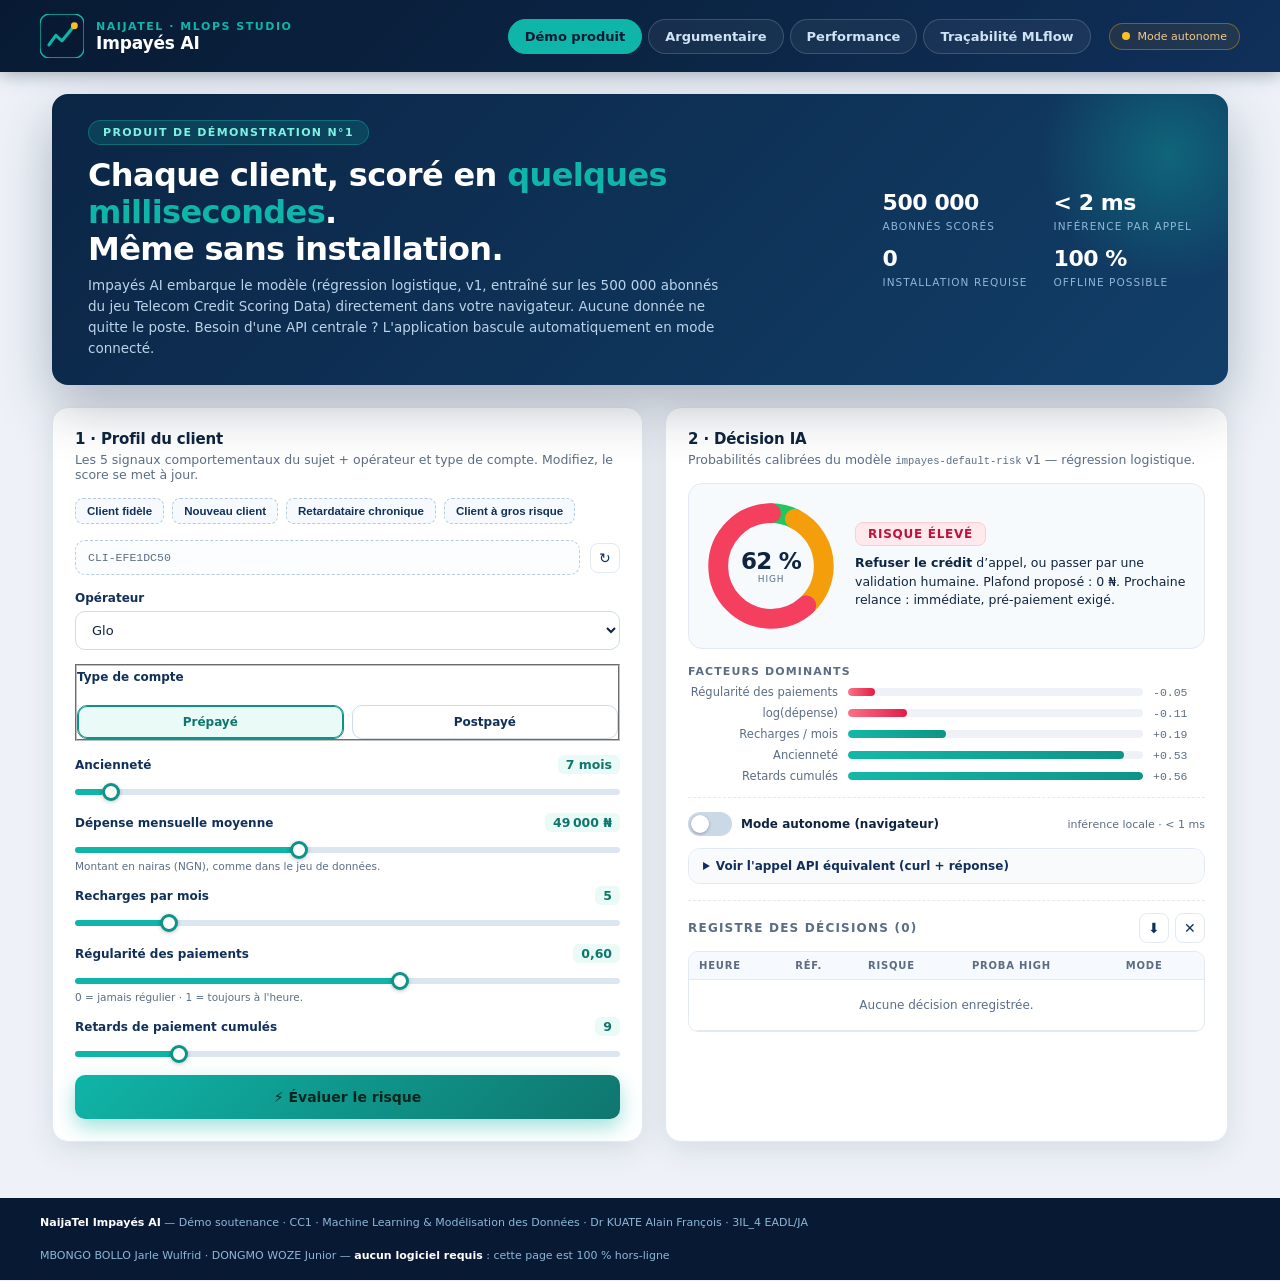
==== demo/index.html @ ba065543 "feat(demo): produit vendable 100% hors-ligne — page web autonome (inférence JS LogReg), argumentaire" ====
<!DOCTYPE html>
<html lang="fr">
<head>
<meta charset="UTF-8">
<meta name="viewport" content="width=device-width, initial-scale=1.0">
<meta name="description" content="NaijaTel Impayés AI — le scoring prédictif des impayés, vendable partout, même sans installation. Démo autonome, argumentaire commercial, performance du modèle et traçabilité MLflow.">
<title>NaijaTel Impayés AI — Vendez l'IA de crédit, partout, sans installation</title>
<link rel="icon" href="data:image/svg+xml,%3Csvg xmlns='http://www.w3.org/2000/svg' viewBox='0 0 64 64'%3E%3Crect width='64' height='64' rx='14' fill='%230b2545'/%3E%3Cpath d='M14 44 L24 32 L32 39 L48 18' stroke='%230fb5a8' stroke-width='5' fill='none' stroke-linecap='round' stroke-linejoin='round'/%3E%3Ccircle cx='48' cy='18' r='4.5' fill='%23fbbf24'/%3E%3C/svg%3E">
<link rel="stylesheet" href="assets/app.css">
</head>
<body>

<header class="topbar">
  <a class="logo" href="#" aria-label="NaijaTel Impayés AI">
    <svg class="logo-mark" viewBox="0 0 64 64" role="img" aria-label="NaijaTel">
      <rect width="64" height="64" rx="14" fill="#081a33" stroke="#0fb5a8" stroke-width="2"/>
      <path d="M13 45 L23 31 L32 39 L50 17" stroke="#0fb5a8" stroke-width="4.5" fill="none" stroke-linecap="round" stroke-linejoin="round"/>
      <circle cx="50" cy="17" r="5" fill="#fbbf24"/>
    </svg>
    <span><small>NaijaTel · MLOps Studio</small><strong>Impayés AI</strong></span>
  </a>
  <nav class="top-nav" role="tablist" aria-label="Sections produit">
    <button class="tab-btn" role="tab" aria-selected="true" aria-controls="panel-demo" id="tab-demo">Démo produit</button>
    <button class="tab-btn" role="tab" aria-selected="false" aria-controls="panel-pitch" id="tab-pitch">Argumentaire</button>
    <button class="tab-btn" role="tab" aria-selected="false" aria-controls="panel-perf" id="tab-perf">Performance</button>
    <button class="tab-btn" role="tab" aria-selected="false" aria-controls="panel-trace" id="tab-trace">Traçabilité MLflow</button>
  </nav>
  <span class="conn" id="connBadge" title="État du moteur d'inférence"><span class="dot"></span>Mode autonome</span>
</header>

<main>

<!-- ════════════════ ONGLET 1 · DÉMO ════════════════ -->
<section class="tab-panel active" id="panel-demo" role="tabpanel" aria-labelledby="tab-demo">

  <div class="hero">
    <div class="hero-copy">
      <span class="hero-badge">Produit de démonstration n°1</span>
      <h1>Chaque client, scoré en <em>quelques millisecondes</em>.<br>Même sans installation.</h1>
      <p>Impayés AI embarque le modèle (régression logistique, v1, entraîné sur les 500 000 abonnés du jeu Telecom Credit Scoring Data) directement dans votre navigateur. Aucune donnée ne quitte le poste. Besoin d'une API centrale ? L'application bascule automatiquement en mode connecté.</p>
    </div>
    <div class="hero-kpis" aria-hidden="true">
      <div class="hero-kpi"><b>500 000</b><span>abonnés scorés</span></div>
      <div class="hero-kpi"><b>&lt; 2 ms</b><span>inférence par appel</span></div>
      <div class="hero-kpi"><b>0</b><span>installation requise</span></div>
      <div class="hero-kpi"><b>100 %</b><span>offline possible</span></div>
    </div>
  </div>

  <div class="demo-grid">
    <!-- ─── Formulaire ─── -->
    <form class="card" id="scoreForm" novalidate>
      <h2>1 · Profil du client</h2>
      <p class="sub">Les 5 signaux comportementaux du sujet + opérateur et type de compte. Modifiez, le score se met à jour.</p>

      <div class="presets" aria-label="Profils types">
        <button type="button" class="preset" data-preset="loyal">Client fidèle</button>
        <button type="button" class="preset" data-preset="new">Nouveau client</button>
        <button type="button" class="preset" data-preset="late">Retardataire chronique</button>
        <button type="button" class="preset" data-preset="risk">Client à gros risque</button>
      </div>

      <div class="ref-row">
        <input type="text" id="customer_ref" readonly aria-label="Référence client opaque">
        <button type="button" class="icon-btn" id="regenRef" title="Générer une référence" aria-label="Générer une référence">↻</button>
      </div>

      <div class="field">
        <div class="field-head"><label for="operator">Opérateur</label></div>
        <select id="operator" required>
          <option value="MTN">MTN</option><option value="Airtel">Airtel</option>
          <option value="Glo" selected>Glo</option><option value="9mobile">9mobile</option>
        </select>
      </div>

      <fieldset class="field">
        <div class="field-head"><legend class="field" style="border:none;padding:0"><label>Type de compte</label></legend></div>
        <div class="segmented" role="radiogroup">
          <input type="radio" name="account_type" id="acct_prepaid" value="prepaid" checked>
          <label for="acct_prepaid">Prépayé</label>
          <input type="radio" name="account_type" id="acct_postpaid" value="postpaid">
          <label for="acct_postpaid">Postpayé</label>
        </div>
      </fieldset>

      <div class="field">
        <div class="field-head"><label for="tenure">Ancienneté</label><output class="num" id="out_tenure">7 mois</output></div>
        <input type="range" id="tenure" min="1" max="120" step="1" value="7" data-out="out_tenure" data-unit=" mois">
      </div>

      <div class="field">
        <div class="field-head"><label for="spend">Dépense mensuelle moyenne</label><output class="num" id="out_spend">48 856 ₦</output></div>
        <input type="range" id="spend" min="0" max="120000" step="500" value="48856" data-out="out_spend" data-unit="" data-format="ngn">
        <div class="field-hint">Montant en nairas (NGN), comme dans le jeu de données.</div>
      </div>

      <div class="field">
        <div class="field-head"><label for="recharge">Recharges par mois</label><output class="num" id="out_recharge">5</output></div>
        <input type="range" id="recharge" min="0" max="31" step="1" value="5" data-out="out_recharge" data-unit="">
      </div>

      <div class="field">
        <div class="field-head"><label for="consistency">Régularité des paiements</label><output class="num" id="out_consistency">0,60</output></div>
        <input type="range" id="consistency" min="0" max="1" step="0.01" value="0.60" data-out="out_consistency" data-unit="" data-format="dec2">
        <div class="field-hint">0 = jamais régulier · 1 = toujours à l'heure.</div>
      </div>

      <div class="field">
        <div class="field-head"><label for="late">Retards de paiement cumulés</label><output class="num" id="out_late">9</output></div>
        <input type="range" id="late" min="0" max="50" step="1" value="9" data-out="out_late" data-unit="">
      </div>

      <button type="submit" class="btn btn-primary btn-block" id="predictBtn">⚡ Évaluer le risque</button>
    </form>

    <!-- ─── Résultat ─── -->
    <div class="card" aria-live="polite">
      <h2>2 · Décision IA</h2>
      <p class="sub">Probabilités calibrées du modèle <code class="mono">impayes-default-risk</code> v1 — régression logistique.</p>

      <div class="verdict">
        <div class="donut-wrap">
          <svg id="donut" viewBox="0 0 120 120" width="132" height="132" role="img" aria-label="Probabilités par classe">
            <circle cx="60" cy="60" r="48" fill="none" stroke="#eef2f7" stroke-width="18"/>
            <circle class="arc arc-low"    cx="60" cy="60" r="48" fill="none" stroke="#22c55e" stroke-width="18" stroke-linecap="round" transform="rotate(-90 60 60)" stroke-dasharray="301.6" stroke-dashoffset="301.6"/>
            <circle class="arc arc-medium" cx="60" cy="60" r="48" fill="none" stroke="#f59e0b" stroke-width="18" stroke-linecap="round" transform="rotate(-90 60 60)" stroke-dasharray="301.6" stroke-dashoffset="301.6"/>
            <circle class="arc arc-high"   cx="60" cy="60" r="48" fill="none" stroke="#f43f5e" stroke-width="18" stroke-linecap="round" transform="rotate(-90 60 60)" stroke-dasharray="301.6" stroke-dashoffset="301.6"/>
          </svg>
          <div class="donut-center"><b class="num" id="donutPct">—</b><span id="donutClass">en attente</span></div>
        </div>
        <div class="verdict-copy">
          <span class="risk-chip risk-high" id="riskChip">Élevé</span>
          <p class="reco" id="recoText">Remplissez le profil et lancez l'évaluation.</p>
        </div>
      </div>

      <h3 style="font-size:11px;text-transform:uppercase;letter-spacing:.1em;color:var(--muted);margin-bottom:6px">Facteurs dominants</h3>
      <div id="factors"><p class="empty">Aucune analyse pour l'instant.</p></div>

      <div class="mode-row">
        <label class="switch" title="Basculer entre inférence locale (JS) et API FastAPI de l'organisation">
          <input type="checkbox" id="modeToggle">
          <span class="pill" aria-hidden="true"></span>
          <span id="modeLabel">Mode autonome (navigateur)</span>
        </label>
        <span class="latency num" id="latencyOut">latence : —</span>
      </div>

      <details class="api-box">
        <summary>Voir l'appel API équivalent (curl + réponse)</summary>
        <pre id="curlBox">POST /predict</pre>
      </details>

      <div class="registry">
        <div class="registry-head">
          <h3>Registre des décisions <span class="num" id="registryCount">(0)</span></h3>
          <div class="registry-actions">
            <button type="button" class="icon-btn" id="exportCsv" title="Exporter en CSV">⬇</button>
            <button type="button" class="icon-btn" id="clearRegistry" title="Effacer le registre">✕</button>
          </div>
        </div>
        <div class="registry-scroll">
          <table aria-label="Historique des décisions">
            <thead><tr><th>Heure</th><th>Réf.</th><th>Risque</th><th>Proba high</th><th>Mode</th></tr></thead>
            <tbody id="registryBody"><tr><td colspan="5" class="empty">Aucune décision enregistrée.</td></tr></tbody>
          </table>
        </div>
      </div>
    </div>
  </div>
</section>

<!-- ════════════════ ONGLET 2 · ARGUMENTAIRE ════════════════ -->
<section class="tab-panel" id="panel-pitch" role="tabpanel" aria-labelledby="tab-pitch">

  <div class="pitch-hero">
    <div>
      <h2>Transformez vos données d'appel en <em>créances mieux gérées</em>.</h2>
      <p>NaijaTel Impayés AI est la première solution de scoring prédictif des impayés nigériane embarquable sur n'importe quel poste — du conseil d'administration au point de vente recharge — sans serveur, sans installation, sans fuite de données.</p>
      <ul class="check-list">
        <li><span class="check">✓</span><span><strong>Déployée en 10 minutes</strong> : un fichier à ouvrir, l'inférence tourne dans le navigateur. Zéro matériel, zéro licence.</span></li>
        <li><span class="check">✓</span><span><strong>Honnête par construction</strong> : quality gate à chaque version, dérive surveillée (PSI/KS), rollback automatique, traçabilité MLflow complète.</span></li>
        <li><span class="check">✓</span><span><strong>Conforme</strong> : aucune donnée personnelle en entrée, référence opaque, audit NDPR/RGPD natif.</span></li>
        <li><span class="check">✓</span><span><strong>Équipe &amp; gouvernance</strong> : modèle validé par un comité, promotion en production uniquement après approbation humaine.</span></li>
      </ul>
    </div>
    <div class="roi-box" aria-label="Calculateur de retour sur investissement">
      <h3>Calculateur ROI — auto-évalué en direct</h3>
      <div class="roi-field">
        <label for="roi_clients">Clients postpayés / mois <output class="num" id="roi_clients_out">5 000</output></label>
        <input type="range" id="roi_clients" min="100" max="100000" step="100" value="5000">
      </div>
      <div class="roi-field">
        <label for="roi_spend">Dépense moyenne / client / mois <output class="num" id="roi_spend_out">25 000 ₦</output></label>
        <input type="range" id="roi_spend" min="1000" max="100000" step="1000" value="25000">
      </div>
      <div class="roi-field">
        <label for="roi_rate">Taux d'impayés actuel <output class="num" id="roi_rate_out">8 %</output></label>
        <input type="range" id="roi_rate" min="1" max="30" step="0.5" value="8">
      </div>
      <div class="roi-field">
        <label for="roi_reduction">Réduction attendue <output class="num" id="roi_reduction_out">40 %</output></label>
        <input type="range" id="roi_reduction" min="5" max="80" step="5" value="40">
      </div>
      <div class="roi-result">
        <span>Pertes évitables / an</span>
        <b class="num" id="roiResult">0 ₦</b>
        <small id="roiDetail">—</small>
      </div>
    </div>
  </div>

  <div class="pricing" aria-label="Offres commerciales">
    <div class="price-card">
      <h3>Starter</h3>
      <div class="price">0 ₦ <small>/ mois</small></div>
      <ul><li>Scoring autonome illimité (poste)</li><li>1 opérateur, export CSV</li><li>Tableau de bord hors ligne</li><li>Support communautaire</li></ul>
      <button class="btn btn-ghost" data-offer="Starter">Choisir Starter</button>
    </div>
    <div class="price-card featured">
      <span class="price-tag">Le plus vendu</span>
      <h3>Pro · Agence</h3>
      <div class="price">2,5 M ₦ <small>/ an</small></div>
      <ul><li>Tout Starter + API centrale (FastAPI)</li><li>Monitoring dérive PSI/KS + alertes</li><li>Quality gate &amp; canary automatisés (CI/CD/CT)</li><li>SLA 99,5 %, onboarding 2 semaines</li><li>Traçabilité MLflow &amp; audit NDPR/RGPD</li></ul>
      <button class="btn btn-primary" data-offer="Pro · Agence">Demander un devis</button>
    </div>
    <div class="price-card">
      <h3>Entreprise</h3>
      <div class="price">Sur devis</div>
      <ul><li>Tout Pro + on-premise Kubernetes</li><li>Réentraînement continu (CT) avec revue humaine</li><li>Comité de validation du modèle</li><li>Audit &amp; formation des équipes risque</li><li>Intégration CRM / système d'octroi de crédit</li></ul>
      <button class="btn btn-ghost" data-offer="Entreprise">Parler à un ingénieur</button>
    </div>
  </div>

  <div class="faq">
    <details open><summary>Ça marche vraiment sans internet ?</summary><p>Oui. La page et le modèle sont embarqués : l'inférence s'exécute en JavaScript sur le poste. Idéal pour les régions à faible connectivité — et pour les démonstrations terrain.</p></details>
    <details><summary>Nos données partent-elles quelque part ?</summary><p>Non. Le mode autonome n'émet aucun appel réseau. En mode connecté, les requêtes partent uniquement vers l'API de votre organisation, avec traçabilité complète (request_id → modèle → commit → données).</p></details>
    <details><summary>Peut-on ré-entraîner sur nos données ?</summary><p>Oui. Tout le pipeline DVC/MLflow est inclus : téléchargement, contrat de données, 3 algorithmes comparés, quality gate, promotion humaine. Votre modèle reste votre actif.</p></details>
    <details><summary>Et si le modèle se dégrade ?</summary><p>La surveillance (PSI/KS quotidienne, F1 sur impayés constatés) déclenche une alerte, puis un réentraînement contrôlé — jamais un remplacement aveugle. Rollback immédiat vers la version précédente.</p></details>
  </div>
</section>

<!-- ════════════════ ONGLET 3 · PERFORMANCE ════════════════ -->
<section class="tab-panel" id="panel-perf" role="tabpanel" aria-labelledby="tab-perf">
  <h2 style="font-size:17px;margin-bottom:2px">Le modèle, en chiffres — vrai jeu Telecom Credit Scoring Data (Nigeria)</h2>
  <p class="sub" style="margin-bottom:16px">Jeu de test : 100 000 abonnés (split stratifié 70/10/20, seed 42). Résultats régénérés par <code class="mono">dvc repro</code> le 18/11/2026 sur les 500 000 lignes Hugging Face.</p>

  <div class="kpis">
    <div class="kpi good"><span>F1-macro (test)</span><b class="num">0,469</b><small>quality gate ≥ 0,45 ✓</small></div>
    <div class="kpi good"><span>Rappel « high »</span><b class="num">0,674</b><small>gate ≥ 0,60 ✓</small></div>
    <div class="kpi"><span>Précision « high »</span><b class="num">0,478</b><small>47,8 % de vrais impayés parmi les refusés</small></div>
    <div class="kpi"><span>AUC one-vs-rest</span><b class="num">0,650</b><small>pouvoir de classement</small></div>
    <div class="kpi"><span>Accuracy</span><b class="num">0,582</b><small>vs 0,546 majorité (low)</small></div>
    <div class="kpi good"><span>Latence p95</span><b class="num">1,54 ms</b><small>par prédiction isolée</small></div>
  </div>

  <div class="perf-grid">
    <div class="card">
      <h2>Comparaison des candidats (F1-macro, validation)</h2>
      <p class="sub">Pondération <code class="mono">class_weight=balanced</code> — les trois algorithmes franchissent la porte de qualité ; la régression logistique est retenue pour sa rapidité et son explicabilité.</p>
      <div class="bars" id="candidateBars"></div>

      <h2 style="margin-top:22px">Matrice de confusion (test, classes low / medium / high)</h2>
      <p class="sub">La classe « medium » est la plus difficile — l'intermédiaire, par nature.</p>
      <table class="cm-table" aria-label="Matrice de confusion">
        <thead><tr><th>Réel ↓ · Prédit →</th><th>low</th><th>medium</th><th>high</th></tr></thead>
        <tbody id="cmBody"></tbody>
      </table>
    </div>

    <div class="card">
      <h2>Quality gate — toutes les conditions sont remplies</h2>
      <p class="sub">Appliquée automatiquement à chaque entraînement (CI et CT). Un modèle qui échoue ne part jamais en production.</p>
      <ul class="gate-list" id="gateList"></ul>

      <h2 style="margin-top:22px">Ce que la machine a appris</h2>
      <p class="sub">Importance par permutation (test) :</p>
      <div class="bars" id="importanceBars"></div>

      <div class="honest"><strong>Honnêteté méthodologique.</strong> Le sujet évoque un F1 de 0,88 sur un modèle en poste — le vrai jeu nigérian est beaucoup plus dur : les classes « medium » (rappel 0,087) concentrent la confusion. La réplique synthétique utilisée pour développer la chaîne donnait 0,649. Les chiffres réels sont ceux ci-dessus ; toute amélioration (calibration, features métier, coût asymétrique) est un prolongement identifié, pas un masquage.</div>
    </div>
  </div>
</section>

<!-- ════════════════ ONGLET 4 · TRAÇABILITÉ ════════════════ -->
<section class="tab-panel" id="panel-trace" role="tabpanel" aria-labelledby="tab-trace">
  <div class="mlflow-cta">
    <svg width="54" height="54" viewBox="0 0 64 64" aria-hidden="true"><rect width="64" height="64" rx="12" fill="#fbbf24"/><text x="32" y="42" text-anchor="middle" font-size="30" font-weight="800" fill="#081a33" font-family="Arial Black">ML</text></svg>
    <div>
      <strong style="font-size:14px">MLflow est livré avec le projet.</strong>
      <p>Dernière brique : <code class="mono">mlflow ui --backend-store-uri sqlite:///mlflow.db --port 5000</code> puis <a href="http://localhost:5000" target="_blank" rel="noopener" style="color:#ffd97a">http://localhost:5000</a>. Sans serveur, tout ce qui suit est l'export exact de <code class="mono">mlflow.db</code> + du registre.</p>
    </div>
  </div>

  <div class="pipe" aria-label="Chaîne MLOps">
    <div class="pipe-step"><span class="n">1</span><b>Ingestion</b><span>HF · DVC</span></div>
    <div class="pipe-step"><span class="n">2</span><b>Contrat</b><span>validate.py</span></div>
    <div class="pipe-step"><span class="n">3</span><b>Features</b><span>4 dérivées</span></div>
    <div class="pipe-step"><span class="n">4</span><b>Train ×3</b><span>MLflow</span></div>
    <div class="pipe-step"><span class="n">5</span><b>Quality gate</b><span>staging</span></div>
    <div class="pipe-step"><span class="n">6</span><b>Serving</b><span>FastAPI·Docker</span></div>
    <div class="pipe-step"><span class="n">7</span><b>Monitoring</b><span>PSI · F1 réel</span></div>
  </div>

  <div class="trace-grid">
    <div class="card">
      <h2>Runs MLflow — expérience <code class="mono">impayes-default-risk</code></h2>
      <p class="sub">Chaque ligne est un run traçé : paramètres, métriques, tags d'intégrité (<code class="mono">git_commit</code>, <code class="mono">data_version</code> DVC). La run retenue porte le tag <code class="mono">selected=true</code>.</p>
      <div class="trace-table-wrap">
        <table aria-label="Runs MLflow">
          <thead><tr><th>Run</th><th>Modèle</th><th>Val F1</th><th>Val AUC</th><th>Test F1</th><th>Intégrité</th></tr></thead>
          <tbody id="runsBody"></tbody>
        </table>
      </div>
      <p class="sub" style="margin-top:10px">Registry : <strong>impayes-default-risk</strong> — v1 : candidate → staging → <strong>production</strong> (quality gate OK).</p>
    </div>

    <div class="card">
      <h2>Journal d'audit du registre</h2>
      <p class="sub">Qui a promu quoi, quand, pourquoi — exigence de gouvernance du modèle de crédit.</p>
      <div class="trace-table-wrap">
        <table aria-label="Audit registre">
          <thead><tr><th>Quand</th><th>Action</th><th>Détail</th><th>Approuvé par</th></tr></thead>
          <tbody id="auditBody"></tbody>
        </table>
      </div>

      <h2 style="margin-top:20px">Chaîne de traçabilité par prédiction</h2>
      <p class="sub">request_id → réponse API → version modèle (v1) → run MLflow (2805ad80) → commit Git → empreinte DVC des données.</p>
      <div style="display:grid;gap:8px;font-size:12px">
        <div><span class="tag">git_commit</span> commit local du pipeline</div>
        <div><span class="tag">data_version</span> <span class="mono">517425048d17a19e74ea7d8eb3492de7</span> (MD5 DVC du parquet)</div>
        <div><span class="tag">run_id</span> <span class="mono">2805ad8037a34f63a0248c7b6dcd0d7a</span></div>
        <div><span class="tag">registry</span> impayes-default-risk · v1 · alias production</div>
        <div><span class="tag">pipeline</span> dvc.lock committé — rejouable bit à bit</div>
      </div>
    </div>
  </div>
</section>

</main>

<footer>
  <div><b>NaijaTel Impayés AI</b> — Démo soutenance · CC1 · Machine Learning &amp; Modélisation des Données · Dr KUATE Alain François · 3IL_4 EADL/JA</div>
  <div>MBONGO BOLLO Jarle Wulfrid · DONGMO WOZE Junior — <b>aucun logiciel requis</b> : cette page est 100 % hors-ligne</div>
</footer>

<script src="assets/model.js"></script>
<script src="assets/metrics.js"></script>
<script src="assets/trace.js"></script>
<script src="assets/app.js"></script>
</body>
</html>
---- demo/assets/app.css ----
:root{
  --navy-900:#081a33; --navy-800:#0b2545; --navy-700:#10305a; --navy-600:#164e7e;
  --teal-500:#0fb5a8; --teal-600:#0d9488; --teal-700:#0f766e;
  --amber-400:#fbbf24; --amber-500:#f59e0b; --amber-600:#d97706;
  --rose-500:#f43f5e; --rose-600:#e11d48;
  --green-500:#22c55e; --green-600:#16a34a;
  --orange-500:#f97316;
  --ink:#0f2440; --muted:#5b6d85; --line:#e3e9f2; --bg:#eef2f8; --card:#ffffff;
  --shadow:0 8px 30px rgba(8,26,51,.10);
  --shadow-lg:0 22px 55px rgba(8,26,51,.28);
  --radius:16px;
}
*{box-sizing:border-box;margin:0;padding:0}
html{scroll-behavior:smooth}
body{
  font-family:"Avenir Next","Segoe UI",Inter,system-ui,-apple-system,Roboto,Arial,sans-serif;
  background:var(--bg);color:var(--ink);min-height:100vh;display:flex;flex-direction:column;
  -webkit-font-smoothing:antialiased;
}
.num{font-variant-numeric:tabular-nums}
:focus-visible{outline:3px solid var(--teal-500);outline-offset:2px;border-radius:6px}

/* ===== Barre supérieure ===== */
.topbar{
  display:flex;align-items:center;gap:18px;padding:14px clamp(16px,4vw,40px);
  background:linear-gradient(135deg,var(--navy-900) 0%,var(--navy-800) 55%,var(--navy-700) 100%);
  color:#fff;position:sticky;top:0;z-index:50;box-shadow:0 2px 18px rgba(8,26,51,.35);
}
.logo{display:flex;align-items:center;gap:12px;text-decoration:none;color:#fff}
.logo-mark{width:44px;height:44px;flex:0 0 auto}
.logo small{display:block;font-weight:600;font-size:11px;letter-spacing:.14em;text-transform:uppercase;color:var(--teal-500)}
.logo strong{font-size:17px;letter-spacing:-.01em}
.top-nav{display:flex;gap:6px;margin-left:auto;flex-wrap:wrap}
.tab-btn{
  border:1px solid rgba(255,255,255,.16);background:rgba(255,255,255,.05);color:#cfe3f5;
  padding:9px 16px;border-radius:999px;cursor:pointer;font-size:13px;font-weight:600;
  transition:all .18s ease;font-family:inherit;
}
.tab-btn:hover{background:rgba(255,255,255,.12);color:#fff;transform:translateY(-1px)}
.tab-btn[aria-selected="true"]{background:var(--teal-500);border-color:var(--teal-500);color:var(--navy-900)}
.conn{display:flex;align-items:center;gap:8px;font-size:11px;color:#9fd8cf;background:rgba(15,181,168,.10);
  border:1px solid rgba(15,181,168,.35);padding:6px 12px;border-radius:999px;white-space:nowrap}
.conn .dot{width:8px;height:8px;border-radius:50%;background:var(--teal-500);animation:pulse 1.6s infinite}
.conn.offline{color:#f5c98a;border-color:rgba(245,158,11,.4);background:rgba(245,158,11,.08)}
.conn.offline .dot{background:var(--amber-400);animation:none}
@keyframes pulse{0%,100%{opacity:1;box-shadow:0 0 0 0 rgba(15,181,168,.5)}50%{opacity:.6;box-shadow:0 0 0 5px rgba(15,181,168,0)}}

main{flex:1;width:min(1240px,100%);margin:0 auto;padding:22px clamp(14px,3vw,32px) 56px}
.tab-panel{display:none;animation:fadeUp .35s ease}
.tab-panel.active{display:block}
@keyframes fadeUp{from{opacity:0;transform:translateY(10px)}to{opacity:1;transform:none}}

/* ===== Onglet Démo ===== */
.hero{
  background:linear-gradient(135deg,var(--navy-800),var(--navy-600) 160%);
  border-radius:var(--radius);padding:26px clamp(18px,3.5vw,36px);color:#fff;
  display:flex;align-items:center;gap:28px;margin-bottom:22px;box-shadow:var(--shadow-lg);
  position:relative;overflow:hidden;
}
.hero::after{content:"";position:absolute;right:-70px;top:-70px;width:260px;height:260px;border-radius:50%;
  background:radial-gradient(circle,rgba(15,181,168,.35),transparent 70%)}
.hero-copy{position:relative;z-index:1;max-width:640px}
.hero-badge{display:inline-flex;align-items:center;gap:8px;background:rgba(15,181,168,.18);color:#7ff0e2;
  border:1px solid rgba(15,181,168,.4);border-radius:999px;padding:5px 14px;font-size:11px;
  font-weight:700;letter-spacing:.12em;text-transform:uppercase;margin-bottom:12px}
.hero h1{font-size:clamp(21px,3vw,32px);line-height:1.15;letter-spacing:-.02em;margin-bottom:8px}
.hero h1 em{font-style:normal;color:var(--teal-500)}
.hero p{color:#bcd4ea;font-size:13.5px;line-height:1.55}
.hero-kpis{position:relative;z-index:1;margin-left:auto;display:grid;grid-template-columns:repeat(2,auto);gap:12px 26px;min-width:230px}
.hero-kpi b{display:block;font-size:22px;letter-spacing:-.02em;color:#fff}
.hero-kpi span{font-size:10.5px;color:#8fb7d8;text-transform:uppercase;letter-spacing:.1em}

.demo-grid{display:grid;grid-template-columns:1.05fr 1fr;gap:22px}
.card{background:var(--card);border:1px solid var(--line);border-radius:var(--radius);box-shadow:var(--shadow);padding:22px}
.card h2{font-size:15px;letter-spacing:-.01em;display:flex;align-items:center;gap:10px;margin-bottom:4px}
.card .sub{color:var(--muted);font-size:12.5px;margin-bottom:16px}

.presets{display:flex;gap:8px;flex-wrap:wrap;margin:0 0 16px}
.preset{border:1px dashed #b7cbe0;background:#f6faff;color:var(--navy-700);border-radius:8px;
  padding:6px 11px;font-size:11.5px;font-weight:600;cursor:pointer;transition:all .15s}
.preset:hover{border-style:solid;border-color:var(--teal-600);color:var(--teal-700);background:#eefbf9}

.field{margin-bottom:14px}
.field-head{display:flex;justify-content:space-between;align-items:baseline;margin-bottom:6px}
.field label{font-size:12px;font-weight:700;color:var(--navy-700)}
.field output{font-size:12.5px;font-weight:700;color:var(--teal-700);background:#eafaf7;border-radius:6px;padding:2px 8px}
.field-hint{font-size:10.5px;color:var(--muted);margin-top:3px}

input[type=range]{-webkit-appearance:none;appearance:none;width:100%;height:6px;border-radius:999px;background:linear-gradient(to right,var(--teal-500) var(--fill,50%),#dbe6f0 var(--fill,50%));cursor:pointer}
input[type=range]::-webkit-slider-thumb{-webkit-appearance:none;width:18px;height:18px;border-radius:50%;background:#fff;border:3px solid var(--teal-600);box-shadow:0 1px 4px rgba(0,0,0,.25)}
input[type=range]::-moz-range-thumb{width:12px;height:12px;border-radius:50%;background:#fff;border:3px solid var(--teal-600)}
select{width:100%;padding:10px 12px;border:1px solid #cfdbe9;border-radius:10px;font-size:13px;font-family:inherit;background:#fff;color:var(--ink)}
.segmented{display:flex;gap:8px}
.segmented label{flex:1;text-align:center;border:1px solid #cfdbe9;border-radius:10px;padding:9px;font-size:12px;font-weight:600;cursor:pointer;transition:all .15s;user-select:none}
input[type=radio]{position:absolute;opacity:0;pointer-events:none}
.segmented input:checked + label{border-color:var(--teal-600);background:#eafaf7;color:var(--teal-700);box-shadow:0 0 0 1px var(--teal-600) inset}

.ref-row{display:flex;gap:10px;align-items:center;margin-bottom:16px}
.ref-row input{flex:1;padding:10px 12px;border:1px dashed #b7cbe0;border-radius:10px;font-family:ui-monospace,Menlo,monospace;font-size:11.5px;color:var(--muted);background:#fbfdff}
.btn{display:inline-flex;align-items:center;gap:8px;border:none;border-radius:10px;padding:11px 18px;font-size:13px;font-weight:700;cursor:pointer;font-family:inherit;transition:transform .15s,box-shadow .15s;text-decoration:none}
.btn:active{transform:scale(.97)}
.btn-primary{background:linear-gradient(135deg,var(--teal-500),var(--teal-700));color:#06251f;box-shadow:0 8px 20px rgba(15,181,168,.4)}
.btn-primary:hover{transform:translateY(-1px)}
.btn-ghost{background:#f1f6fc;color:var(--navy-700);border:1px solid var(--line)}
.btn-ghost:hover{background:#e6eef7}
.btn-block{width:100%;justify-content:center;padding:14px;font-size:14px}

/* Résultat */
.verdict{display:flex;align-items:center;gap:18px;padding:16px;border-radius:14px;background:#f7fafc;border:1px solid var(--line);margin-bottom:16px}
.donut-wrap{position:relative;width:132px;height:132px;flex:0 0 auto}
.donut-center{position:absolute;inset:0;display:flex;flex-direction:column;align-items:center;justify-content:center}
.donut-center b{font-size:23px;letter-spacing:-.03em}
.donut-center span{font-size:9px;text-transform:uppercase;letter-spacing:.09em;color:var(--muted)}
.verdict-copy{flex:1}
.risk-chip{display:inline-block;border-radius:8px;padding:4px 12px;font-size:12px;font-weight:800;letter-spacing:.06em;text-transform:uppercase;margin-bottom:8px}
.risk-low{background:#e7f9ee;color:#15803d;border:1px solid #bbf0d0}
.risk-medium{background:#fff5e0;color:#b45309;border:1px solid #fde68a}
.risk-high{background:#ffe9ec;color:#be123d;border:1px solid #fecdd3}
.reco{font-size:12.5px;color:var(--ink);line-height:1.5}
.reco strong{color:var(--navy-800)}

.factor{display:grid;grid-template-columns:150px 1fr 52px;gap:10px;align-items:center;margin:7px 0;font-size:11.5px}
.factor-name{color:var(--muted);text-align:right}
.factor-bar{height:8px;background:#eef2f7;border-radius:999px;overflow:hidden}
.factor-fill{height:100%;border-radius:999px;background:linear-gradient(90deg,#14b8a6,#0d9488);transition:width .45s ease}
.factor-fill.neg{background:linear-gradient(90deg,#fb7185,#e11d48)}
.factor-val{font-family:ui-monospace,monospace;color:var(--muted)}

.mode-row{display:flex;align-items:center;justify-content:space-between;gap:12px;flex-wrap:wrap;margin-top:14px;
  border-top:1px dashed var(--line);padding-top:14px}
.switch{display:flex;align-items:center;gap:9px;font-size:12px;font-weight:600;cursor:pointer;user-select:none}
.switch input{position:absolute;opacity:0}
.pill{width:44px;height:24px;border-radius:999px;background:#cbd8e6;position:relative;transition:background .2s;flex:0 0 auto}
.pill::after{content:"";position:absolute;top:3px;left:3px;width:18px;height:18px;border-radius:50%;background:#fff;box-shadow:0 1px 3px rgba(0,0,0,.3);transition:transform .2s}
.switch input:checked + .pill{background:var(--teal-500)}
.switch input:checked + .pill::after{transform:translateX(20px)}
.latency{font-size:11px;color:var(--muted)}

details.api-box{margin-top:12px;border:1px solid var(--line);border-radius:12px;overflow:hidden}
details.api-box summary{cursor:pointer;padding:10px 14px;font-size:12px;font-weight:700;background:#f8fafc;color:var(--navy-700)}
details.api-box pre{background:#0b2545;color:#9ff0e4;font-size:10.5px;padding:12px 14px;overflow-x:auto}

.registry{margin-top:16px;border-top:1px dashed var(--line);padding-top:12px}
.registry-head{display:flex;align-items:center;justify-content:space-between;gap:10px;margin-bottom:8px}
.registry-head h3{font-size:12px;text-transform:uppercase;letter-spacing:.1em;color:var(--muted)}
.registry-actions{display:flex;gap:6px}
.icon-btn{border:1px solid var(--line);background:#fff;border-radius:8px;width:30px;height:30px;cursor:pointer;font-size:14px;color:var(--navy-700)}
.icon-btn:hover{background:#f1f6fc}
.registry-scroll{max-height:180px;overflow:auto;border:1px solid var(--line);border-radius:10px}
table{width:100%;border-collapse:collapse;font-size:11px}
th,td{padding:8px 10px;border-bottom:1px solid var(--line);text-align:left;white-space:nowrap}
th{background:#f6f9fd;position:sticky;top:0;color:var(--muted);font-size:10px;text-transform:uppercase;letter-spacing:.08em}
.badge-mini{border-radius:6px;padding:2px 7px;font-size:9.5px;font-weight:800;text-transform:uppercase}
.badge-mini.low{background:#e7f9ee;color:#15803d}.badge-mini.medium{background:#fff5e0;color:#b45309}.badge-mini.high{background:#ffe9ec;color:#be123d}
.empty{color:var(--muted);font-size:12px;text-align:center;padding:18px}

/* ===== Onglet Argumentaire ===== */
.pitch-hero{background:var(--card);border:1px solid var(--line);border-radius:var(--radius);box-shadow:var(--shadow);
  padding:26px clamp(18px,3vw,34px);display:grid;grid-template-columns:1.25fr 1fr;gap:30px;margin-bottom:22px}
.pitch-hero h2{font-size:clamp(20px,2.6vw,28px);letter-spacing:-.02em;line-height:1.2}
.pitch-hero h2 em{font-style:normal;color:var(--teal-700)}
.pitch-hero p{color:var(--muted);margin:12px 0 16px;line-height:1.6}
.check-list{list-style:none;display:grid;gap:8px;font-size:12.5px}
.check-list li{display:flex;gap:10px;align-items:flex-start}
.check{flex:0 0 auto;width:18px;height:18px;border-radius:50%;background:#eafaf7;color:var(--teal-700);font-size:11px;display:grid;place-items:center;font-weight:900}
.roi-box{background:var(--navy-800);color:#fff;border-radius:14px;padding:20px;display:flex;flex-direction:column;gap:4px}
.roi-box h3{font-size:12px;text-transform:uppercase;letter-spacing:.12em;color:var(--teal-500);margin-bottom:8px}
.roi-field{margin:6px 0}
.roi-field label{font-size:10.5px;color:#9fb9cf;text-transform:uppercase;letter-spacing:.06em;display:flex;justify-content:space-between}
.roi-field output{color:#fff;font-weight:700}
.roi-result{margin-top:12px;border-top:1px solid rgba(255,255,255,.15);padding-top:12px}
.roi-result span{font-size:11px;color:#9fb9cf;text-transform:uppercase;letter-spacing:.08em}
.roi-result b{display:block;font-size:30px;letter-spacing:-.02em;color:var(--amber-400)}
.roi-result small{font-size:10.5px;color:#7e97ad}

.pricing{display:grid;grid-template-columns:repeat(3,1fr);gap:18px;margin-bottom:22px}
.price-card{background:var(--card);border:1px solid var(--line);border-radius:var(--radius);box-shadow:var(--shadow);padding:22px;display:flex;flex-direction:column;gap:10px;position:relative}
.price-card.featured{border:2px solid var(--teal-500);box-shadow:var(--shadow-lg);transform:scale(1.02)}
.price-tag{position:absolute;top:-12px;right:16px;background:var(--teal-500);color:var(--navy-900);font-size:10px;font-weight:800;letter-spacing:.1em;text-transform:uppercase;padding:4px 12px;border-radius:999px}
.price-card h3{font-size:14px;color:var(--muted);text-transform:uppercase;letter-spacing:.1em}
.price{font-size:30px;letter-spacing:-.03em}
.price small{font-size:11px;color:var(--muted);font-weight:400}
.price-card ul{list-style:none;font-size:12px;display:grid;gap:7px;color:var(--ink);flex:1}
.price-card li::before{content:"✓ ";color:var(--teal-600);font-weight:800}

.faq{display:grid;grid-template-columns:1fr 1fr;gap:14px}
.faq details{background:#fff;border:1px solid var(--line);border-radius:12px;padding:12px 16px}
.faq summary{cursor:pointer;font-weight:700;font-size:12.5px;color:var(--navy-800)}
.faq p{font-size:12px;color:var(--muted);margin-top:8px;line-height:1.6}

/* ===== Onglet Performance ===== */
.kpis{display:grid;grid-template-columns:repeat(6,1fr);gap:12px;margin-bottom:20px}
.kpi{background:var(--card);border:1px solid var(--line);border-radius:14px;box-shadow:var(--shadow);padding:14px 14px 12px}
.kpi span{font-size:9.5px;text-transform:uppercase;letter-spacing:.08em;color:var(--muted);display:block;margin-bottom:6px}
.kpi b{font-size:21px;letter-spacing:-.02em}
.kpi small{display:block;font-size:9.5px;color:var(--muted);margin-top:2px}
.kpi.good b{color:var(--green-600)} .kpi.warn b{color:var(--amber-600)} .kpi.bad b{color:var(--rose-600)}
.perf-grid{display:grid;grid-template-columns:1.15fr 1fr;gap:22px}
.cm-table{width:100%;border-collapse:collapse;font-size:12px;overflow:hidden;border-radius:10px}
.cm-table th{background:#0b2545;color:#fff;padding:10px;font-size:10px;letter-spacing:.08em;text-transform:uppercase}
.cm-table td{text-align:center;padding:16px 10px;font-weight:700;border:1px solid #fff}
.cm-table .row-label{background:#f6f9fd;color:var(--muted);font-size:11px;text-align:left}
.honest{margin-top:16px;border-left:4px solid var(--amber-500);background:#fffbeb;border-radius:10px;padding:12px 14px;font-size:11.5px;color:#92400e;line-height:1.6}
.gate-list{list-style:none;display:grid;gap:8px;font-size:12.5px;margin-top:6px}
.gate-list li{display:flex;align-items:center;gap:10px}
.gate-ok{color:var(--green-600);font-weight:800}
.bars{display:grid;gap:12px;margin-top:6px}
.bar-row{display:grid;grid-template-columns:170px 1fr 46px;align-items:center;gap:12px;font-size:11.5px}
.bar-track{height:14px;background:#eef2f7;border-radius:999px;overflow:hidden}
.bar-fill{height:100%;border-radius:999px;background:linear-gradient(90deg,#164e7e,#0fb5a8)}
.bar-fill.winner{background:linear-gradient(90deg,#0d9488,#22c55e)}
.bar-val{font-family:ui-monospace,monospace;color:var(--muted)}

/* ===== Onglet Traçabilité ===== */
.pipe{display:flex;align-items:stretch;gap:0;margin:6px 0 20px;overflow-x:auto}
.pipe-step{flex:1;min-width:104px;background:#fff;border:1px solid var(--line);padding:10px 8px;text-align:center;position:relative}
.pipe-step:first-child{border-radius:12px 0 0 12px}.pipe-step:last-child{border-radius:0 12px 12px 0}
.pipe-step b{display:block;font-size:10.5px;color:var(--navy-800)}
.pipe-step span{font-size:9px;color:var(--muted);text-transform:uppercase;letter-spacing:.06em}
.pipe-step .n{width:20px;height:20px;border-radius:50%;background:var(--teal-500);color:#06251f;font-size:10px;font-weight:800;display:grid;place-items:center;margin:0 auto 6px}
.trace-grid{display:grid;grid-template-columns:1fr 1fr;gap:22px}
.trace-table-wrap{max-height:420px;overflow:auto;border:1px solid var(--line);border-radius:12px}
.mono{font-family:ui-monospace,Menlo,monospace;font-size:10.5px}
.tag{display:inline-block;background:#eef4ff;color:#1e40af;border-radius:6px;padding:1px 6px;font-size:9.5px;margin:1px;border:1px solid #dbeafe}
.gate-pass{color:var(--green-600);font-weight:800}
.mlflow-cta{background:var(--navy-800);border-radius:14px;padding:18px;color:#fff;display:flex;gap:16px;align-items:center;margin-bottom:16px}
.mlflow-cta p{font-size:11.5px;color:#bcd4ea}

/* ===== Pied de page ===== */
footer{background:var(--navy-900);color:#8fb7d8;padding:18px clamp(16px,4vw,40px);font-size:11px;display:flex;justify-content:space-between;gap:20px;flex-wrap:wrap}
footer b{color:#fff}

/* ===== Responsive ===== */
@media (max-width:1060px){
  .demo-grid,.perf-grid,.trace-grid,.pitch-hero{grid-template-columns:1fr}
  .kpis{grid-template-columns:repeat(3,1fr)}
  .hero-kpis{display:none}
  .pricing{grid-template-columns:1fr}
  .faq{grid-template-columns:1fr}
  .factor{grid-template-columns:110px 1fr 46px}
}
@media (max-width:640px){
  .conn{display:none}
  .kpis{grid-template-columns:repeat(2,1fr)}
  .hero{flex-direction:column;gap:12px}
}
@media print{
  .topbar,.presets,.registry-actions,.btn,footer,.tab-btn,.conn{display:none !important}
  .tab-panel{display:block !important;page-break-inside:avoid}
  body{background:#fff}
}
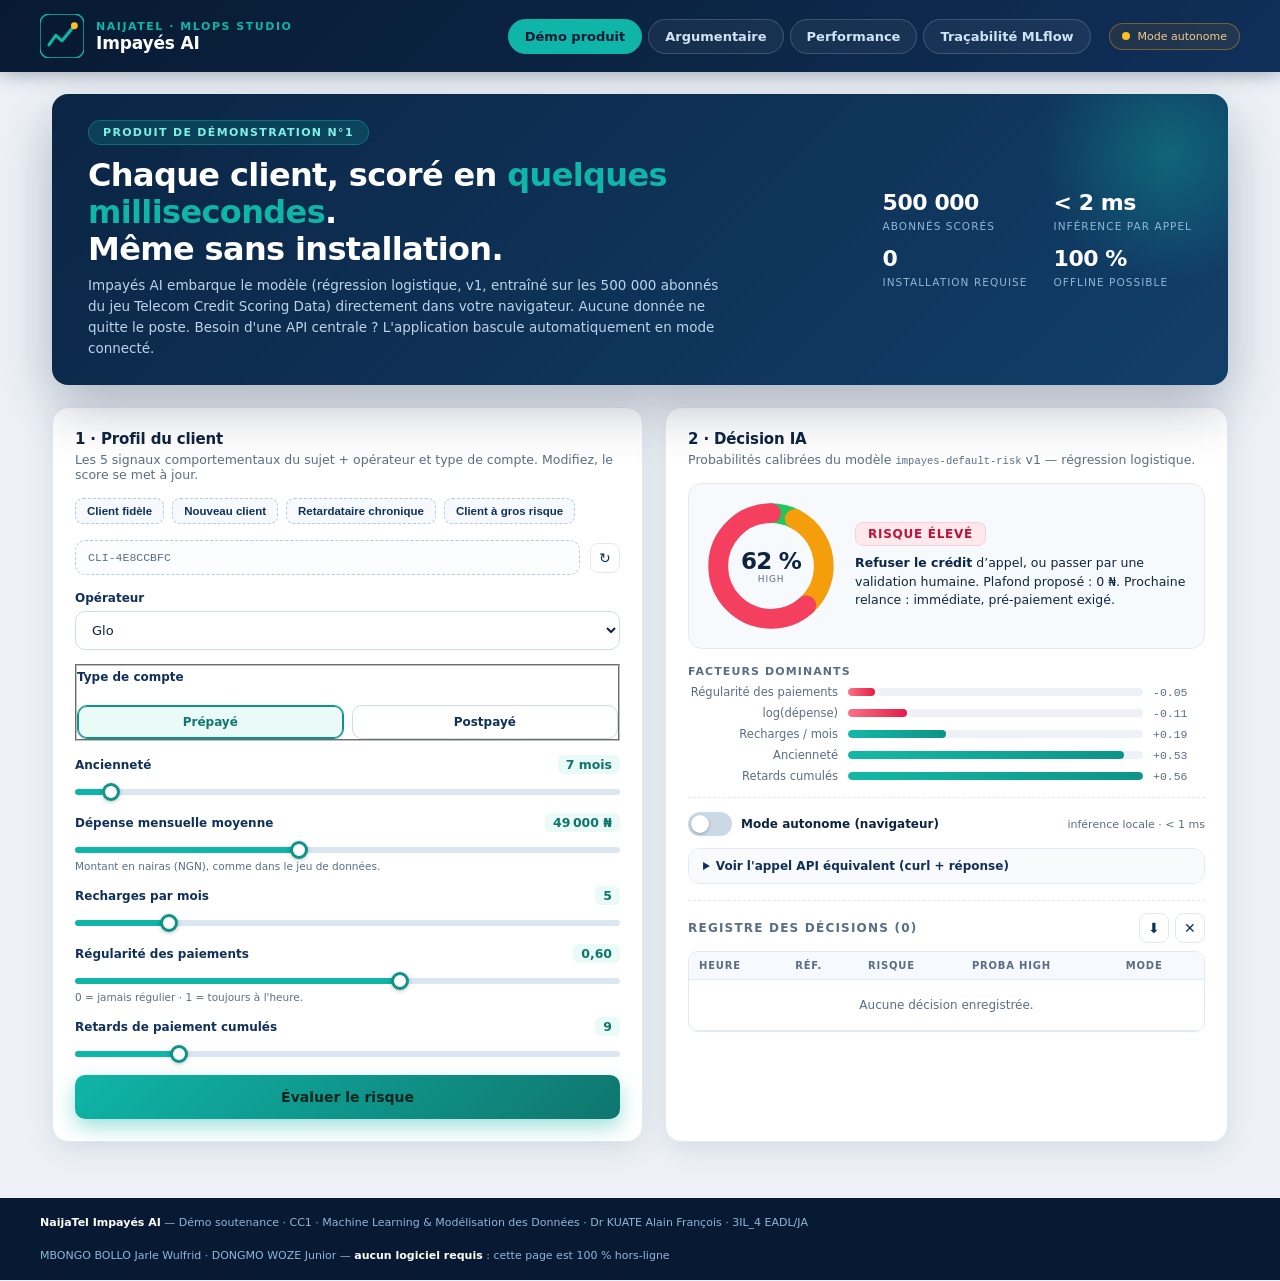
==== commit 01ab810f: "fix(demo): retrait de l'icône éclair du bouton évaluer" ====
--- a/demo/index.html
+++ b/demo/index.html
@@ -110,7 +110,7 @@
         <input type="range" id="late" min="0" max="50" step="1" value="9" data-out="out_late" data-unit="">
       </div>
 
-      <button type="submit" class="btn btn-primary btn-block" id="predictBtn">⚡ Évaluer le risque</button>
+      <button type="submit" class="btn btn-primary btn-block" id="predictBtn">Évaluer le risque</button>
     </form>
 
     <!-- ─── Résultat ─── -->
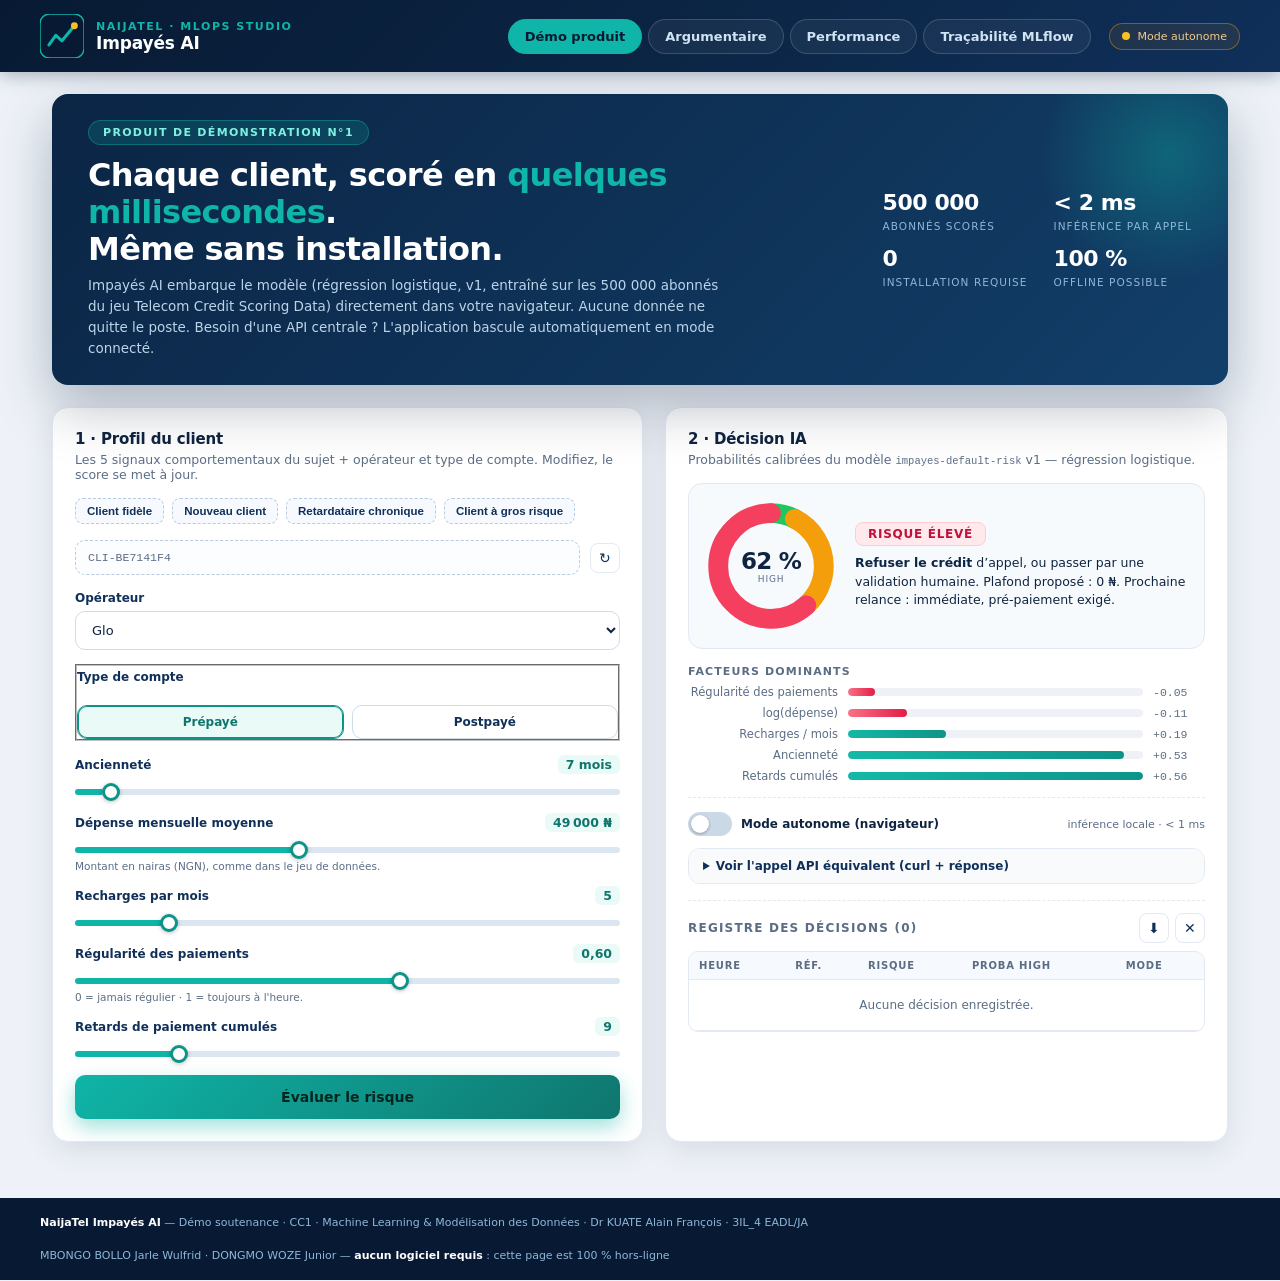
==== commit 6857dabc: "fix: chown ec2-user sur /opt/impayes + lien MLflow dynamique dans la démo" ====
--- a/demo/index.html
+++ b/demo/index.html
@@ -288,7 +288,7 @@
     <svg width="54" height="54" viewBox="0 0 64 64" aria-hidden="true"><rect width="64" height="64" rx="12" fill="#fbbf24"/><text x="32" y="42" text-anchor="middle" font-size="30" font-weight="800" fill="#081a33" font-family="Arial Black">ML</text></svg>
     <div>
       <strong style="font-size:14px">MLflow est livré avec le projet.</strong>
-      <p>Dernière brique : <code class="mono">mlflow ui --backend-store-uri sqlite:///mlflow.db --port 5000</code> puis <a href="http://localhost:5000" target="_blank" rel="noopener" style="color:#ffd97a">http://localhost:5000</a>. Sans serveur, tout ce qui suit est l'export exact de <code class="mono">mlflow.db</code> + du registre.</p>
+      <p>Dernière brique : <code class="mono">mlflow ui --backend-store-uri sqlite:///mlflow.db --port 5000</code> puis <a id="mlfLink" href="#" target="_blank" rel="noopener" style="color:#ffd97a;font-weight:700;text-decoration:underline">Ouvrir MLflow UI →</a> (cliquer depuis n'importe quelle machine — ouvre le port 5000)</p>
     </div>
   </div>
 
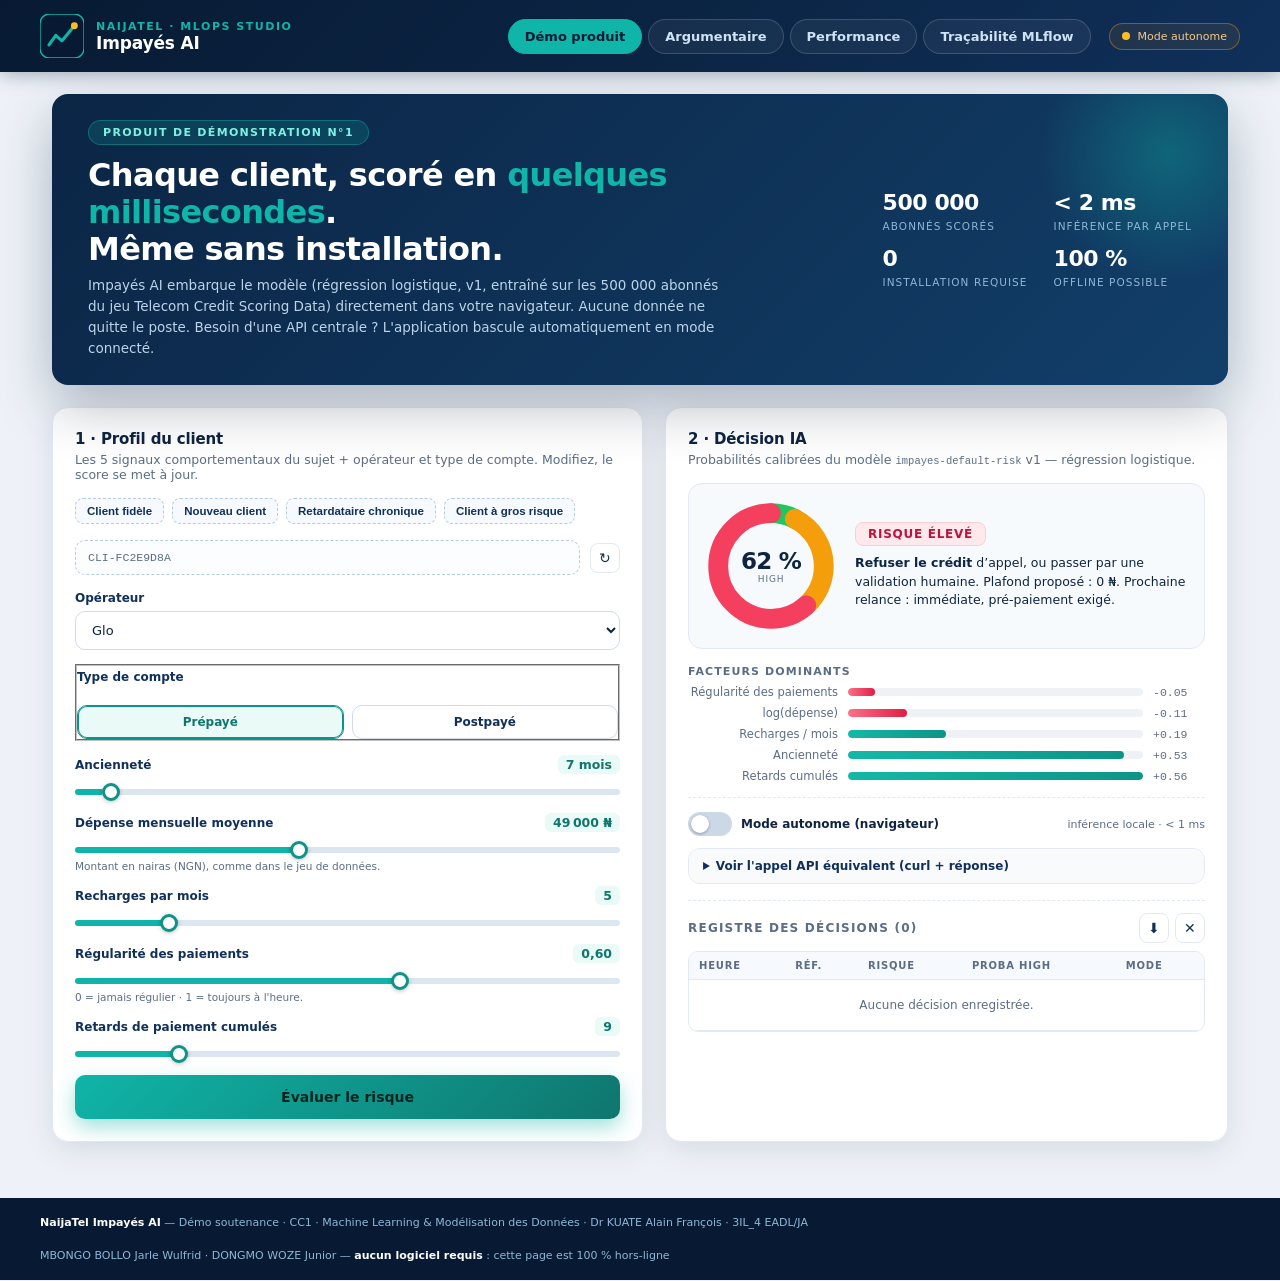
==== commit a8a54752: "fix(aws): MLflow derrière Nginx sur /mlflow/ (port 80 public), lien démo vers location.origin/mlflow" ====
--- a/demo/index.html
+++ b/demo/index.html
@@ -288,7 +288,8 @@
     <svg width="54" height="54" viewBox="0 0 64 64" aria-hidden="true"><rect width="64" height="64" rx="12" fill="#fbbf24"/><text x="32" y="42" text-anchor="middle" font-size="30" font-weight="800" fill="#081a33" font-family="Arial Black">ML</text></svg>
     <div>
       <strong style="font-size:14px">MLflow est livré avec le projet.</strong>
-      <p>Dernière brique : <code class="mono">mlflow ui --backend-store-uri sqlite:///mlflow.db --port 5000</code> puis <a id="mlfLink" href="#" target="_blank" rel="noopener" style="color:#ffd97a;font-weight:700;text-decoration:underline">Ouvrir MLflow UI →</a> (cliquer depuis n'importe quelle machine — ouvre le port 5000)</p>
+      <p>Dernière brique : <code class="mono">mlflow ui --backend-store-uri sqlite:///mlflow.db --port 5000</code>. Cliquer pour ouvrir :</p>
+      <a id="mlfLink" href="#" target="_blank" rel="noopener" style="display:block;margin-top:8px;padding:10px 16px;background:#0fb5a8;color:#06251f;font-weight:800;border-radius:8px;text-decoration:none;text-align:center">Ouvrir MLflow UI →</a>
     </div>
   </div>
 
